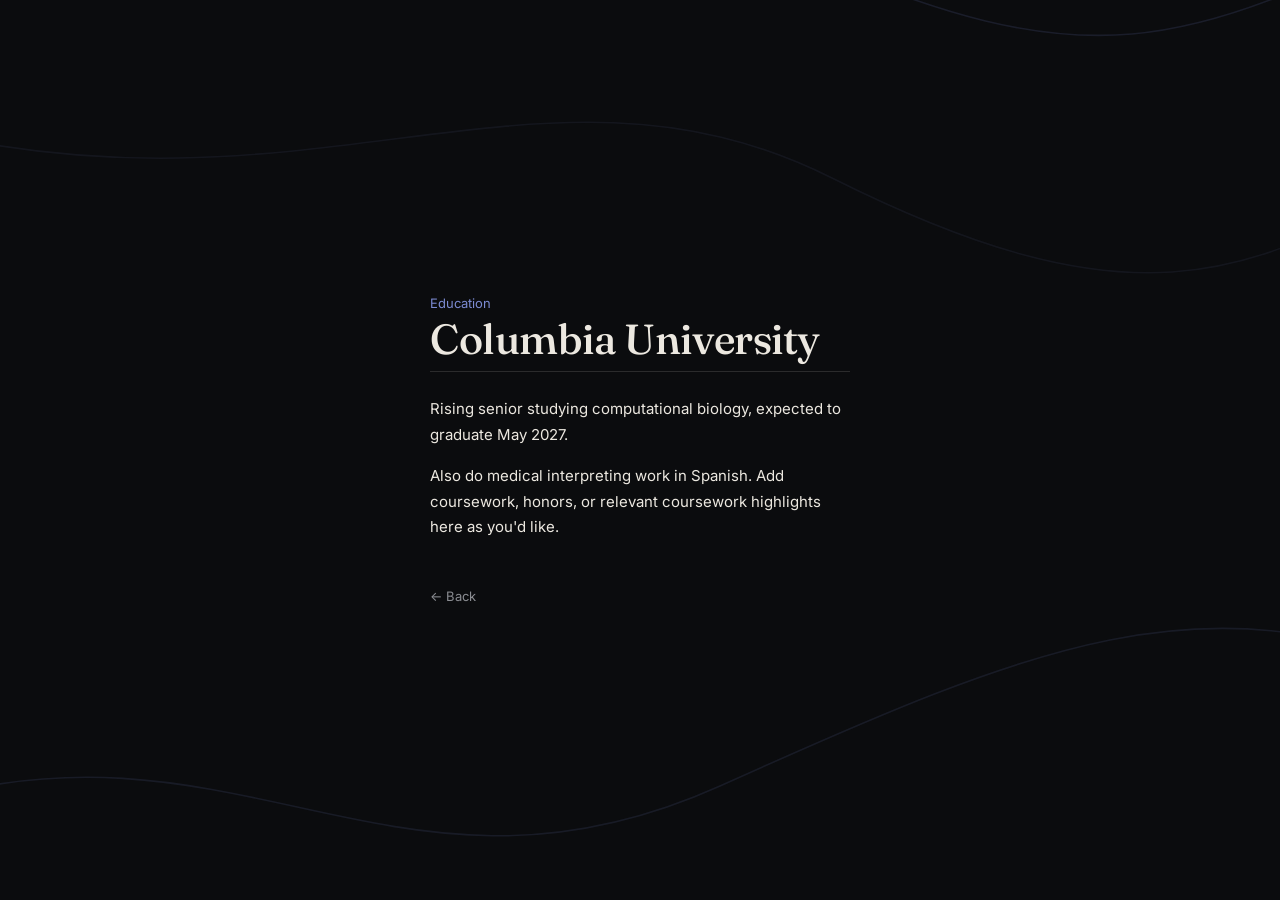
==== education.html @ 04c3a63b "Add files via upload" ====
<!DOCTYPE html>
<html lang="en">
<head>
<meta charset="UTF-8">
<meta name="viewport" content="width=device-width, initial-scale=1.0">
<title>Simone Glajchen | Education</title>
<link rel="stylesheet" href="style.css">
</head>
<body>

<svg class="field" viewBox="0 0 800 800" preserveAspectRatio="xMidYMid slice" xmlns="http://www.w3.org/2000/svg">
  <path d="M -50 60 C 140 100, 320 10, 500 90 S 740 150, 900 70" stroke="#7b8ad1" stroke-width="1" fill="none" opacity="0.14"/>
  <path d="M -50 200 C 200 260, 340 140, 520 230 S 780 300, 900 220" stroke="#7b8ad1" stroke-width="1" fill="none" opacity="0.08"/>
  <path d="M -50 620 C 150 560, 250 700, 450 610 S 750 480, 900 540" stroke="#7b8ad1" stroke-width="1" fill="none" opacity="0.12"/>
</svg>

<div class="card">
  <p class="eyebrow">Education</p>
  <h1>Columbia University</h1>
  <div class="rule"></div>
  <div class="body-text">
    <p>Rising senior studying computational biology, expected to graduate May 2027.</p>
    <p>Also do medical interpreting work in Spanish. Add coursework, honors, or relevant coursework highlights here as you'd like.</p>
  </div>
  <a class="back" href="index.html">&larr; Back</a>
</div>

</body>
</html>
---- style.css ----
@import url('https://fonts.googleapis.com/css2?family=Fraunces:opsz,wght@9..144,400;9..144,500&family=Inter:wght@400;500&display=swap');

:root {
  --bg: #0b0c0e;
  --ink: #ece8e0;
  --ink-dim: #8b8d92;
  --accent: #7b8ad1;
  --line: rgba(236, 232, 224, 0.14);
}

* { box-sizing: border-box; }

html, body {
  margin: 0;
  padding: 0;
  background: var(--bg);
  color: var(--ink);
  min-height: 100%;
}

body {
  font-family: 'Inter', -apple-system, sans-serif;
  display: flex;
  align-items: center;
  justify-content: center;
  min-height: 100vh;
  position: relative;
  padding: 40px 20px;
}

svg.field {
  position: fixed;
  inset: 0;
  width: 100%;
  height: 100%;
  z-index: 0;
}

.card {
  position: relative;
  z-index: 1;
  width: 100%;
  max-width: 420px;
}

h1 {
  font-family: 'Fraunces', serif;
  font-weight: 500;
  font-size: 42px;
  line-height: 1.05;
  margin: 0 0 10px;
  letter-spacing: -0.01em;
}

.eyebrow {
  font-size: 13px;
  color: var(--accent);
  margin: 0 0 6px;
}

.tagline, .role {
  font-size: 15px;
  color: var(--ink-dim);
  margin: 0 0 28px;
  line-height: 1.55;
}

.rule {
  height: 1px;
  background: var(--line);
  margin-bottom: 24px;
}

ul.links {
  list-style: none;
  margin: 0;
  padding: 0;
  display: flex;
  flex-direction: column;
  gap: 4px;
}

ul.links li a {
  display: flex;
  align-items: baseline;
  justify-content: space-between;
  padding: 11px 2px;
  color: var(--ink);
  text-decoration: none;
  font-size: 15px;
  border-bottom: 1px solid var(--line);
  transition: color 0.15s ease, border-color 0.15s ease;
}

ul.links li:last-child a { border-bottom: none; }
ul.links li a span.label { font-weight: 500; }
ul.links li a span.value {
  color: var(--ink-dim);
  font-size: 13px;
  font-variant-numeric: tabular-nums;
}
ul.links li a:hover,
ul.links li a:hover span.value { color: var(--accent); }

.back {
  display: inline-block;
  margin-top: 32px;
  font-size: 13px;
  color: var(--ink-dim);
  text-decoration: none;
}
.back:hover { color: var(--accent); }

.body-text {
  font-size: 15px;
  line-height: 1.7;
  color: var(--ink);
}
.body-text p { margin: 0 0 16px; }
.body-text ul { margin: 0 0 16px; padding-left: 18px; }
.body-text li { margin-bottom: 6px; }

ul.pub-list {
  list-style: none;
  margin: 0 0 8px;
  padding: 0;
  display: flex;
  flex-direction: column;
}

ul.pub-list li {
  padding: 16px 2px;
  border-bottom: 1px solid var(--line);
}

ul.pub-list li:first-child { padding-top: 0; }
ul.pub-list li:last-child { border-bottom: none; }

.pub-title {
  font-size: 15px;
  font-weight: 500;
  margin: 0 0 4px;
  line-height: 1.4;
}

.pub-meta {
  font-size: 13px;
  color: var(--ink-dim);
  margin: 0 0 8px;
}

.pub-link {
  font-size: 13px;
  color: var(--accent);
  text-decoration: none;
}
.pub-link:hover { text-decoration: underline; }

@media (max-width: 420px) {
  h1 { font-size: 34px; }
}
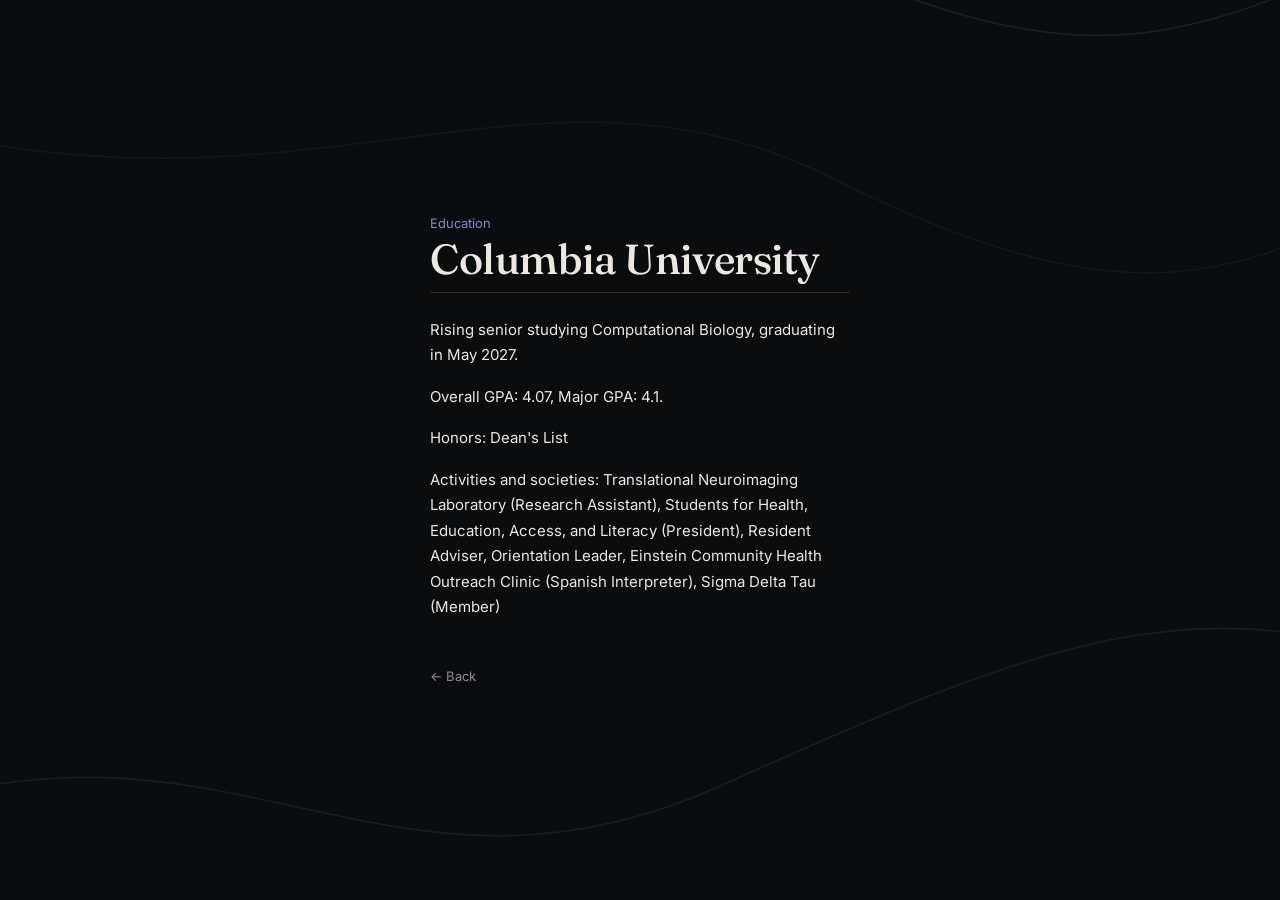
==== commit d540dd93: "Revise education section with new details Updated education details including GPA, honors, and activ" ====
--- a/education.html
+++ b/education.html
@@ -19,8 +19,10 @@
   <h1>Columbia University</h1>
   <div class="rule"></div>
   <div class="body-text">
-    <p>Rising senior studying computational biology, expected to graduate May 2027.</p>
-    <p>Also do medical interpreting work in Spanish. Add coursework, honors, or relevant coursework highlights here as you'd like.</p>
+    <p>Rising senior studying Computational Biology, graduating in May 2027.</p>
+    <p>Overall GPA: 4.07, Major GPA: 4.1.</p>
+    <p>Honors: Dean's List</p>
+    <p>Activities and societies: Translational Neuroimaging Laboratory (Research Assistant), Students for Health, Education, Access, and Literacy (President), Resident Adviser, Orientation Leader, Einstein Community Health Outreach Clinic (Spanish Interpreter), Sigma Delta Tau (Member)</p>
   </div>
   <a class="back" href="index.html">&larr; Back</a>
 </div>
--- a/style.css
+++ b/style.css
@@ -156,6 +156,11 @@
 }
 .pub-link:hover { text-decoration: underline; }
 
+.you {
+  color: var(--accent);
+  font-weight: 600;
+}
+
 @media (max-width: 420px) {
   h1 { font-size: 34px; }
 }
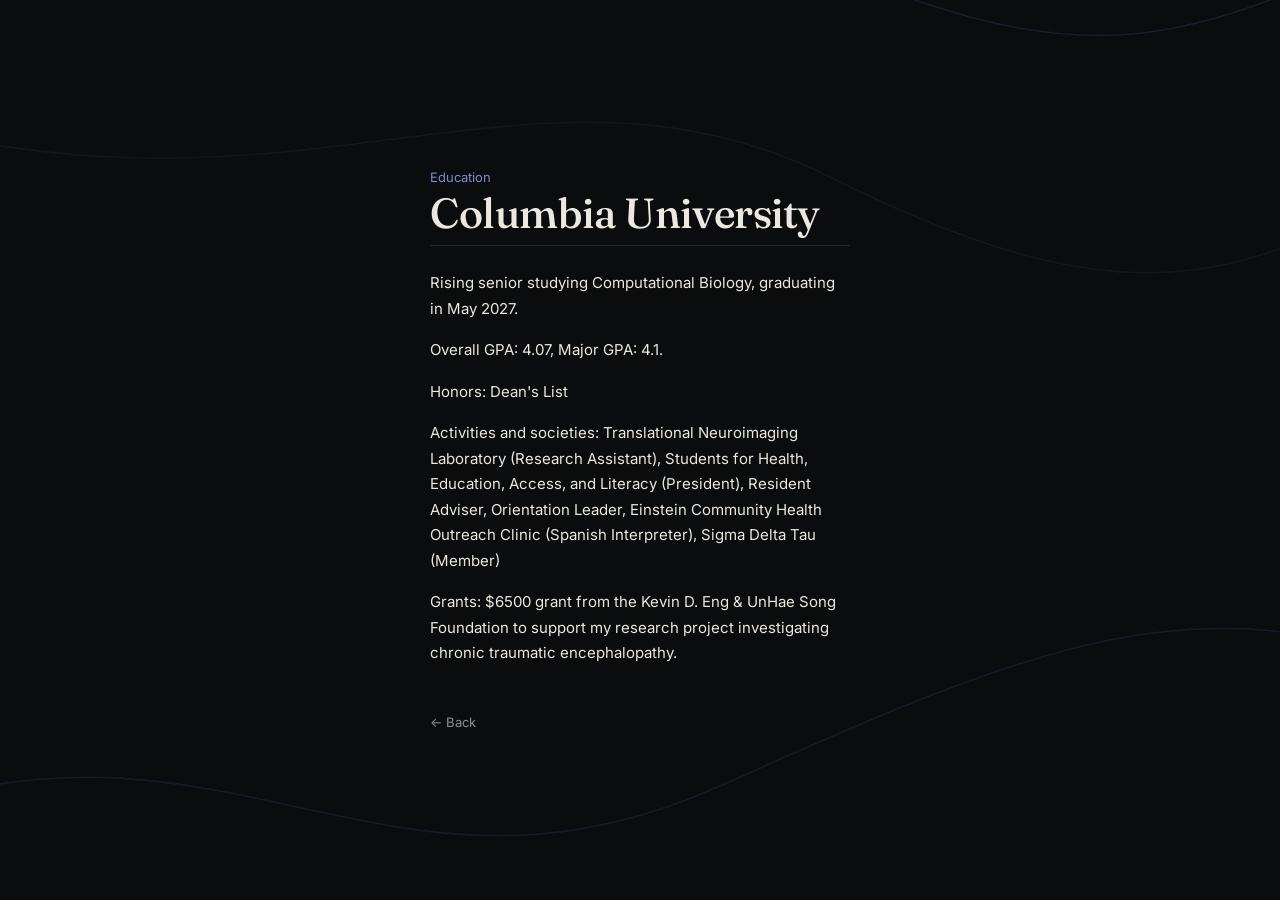
==== commit 23befcf8: "Update education.html" ====
--- a/education.html
+++ b/education.html
@@ -23,6 +23,7 @@
     <p>Overall GPA: 4.07, Major GPA: 4.1.</p>
     <p>Honors: Dean's List</p>
     <p>Activities and societies: Translational Neuroimaging Laboratory (Research Assistant), Students for Health, Education, Access, and Literacy (President), Resident Adviser, Orientation Leader, Einstein Community Health Outreach Clinic (Spanish Interpreter), Sigma Delta Tau (Member)</p>
+    <p>Grants: $6500 grant from the Kevin D. Eng & UnHae Song Foundation to support my research project investigating chronic traumatic encephalopathy.<p>
   </div>
   <a class="back" href="index.html">&larr; Back</a>
 </div>
